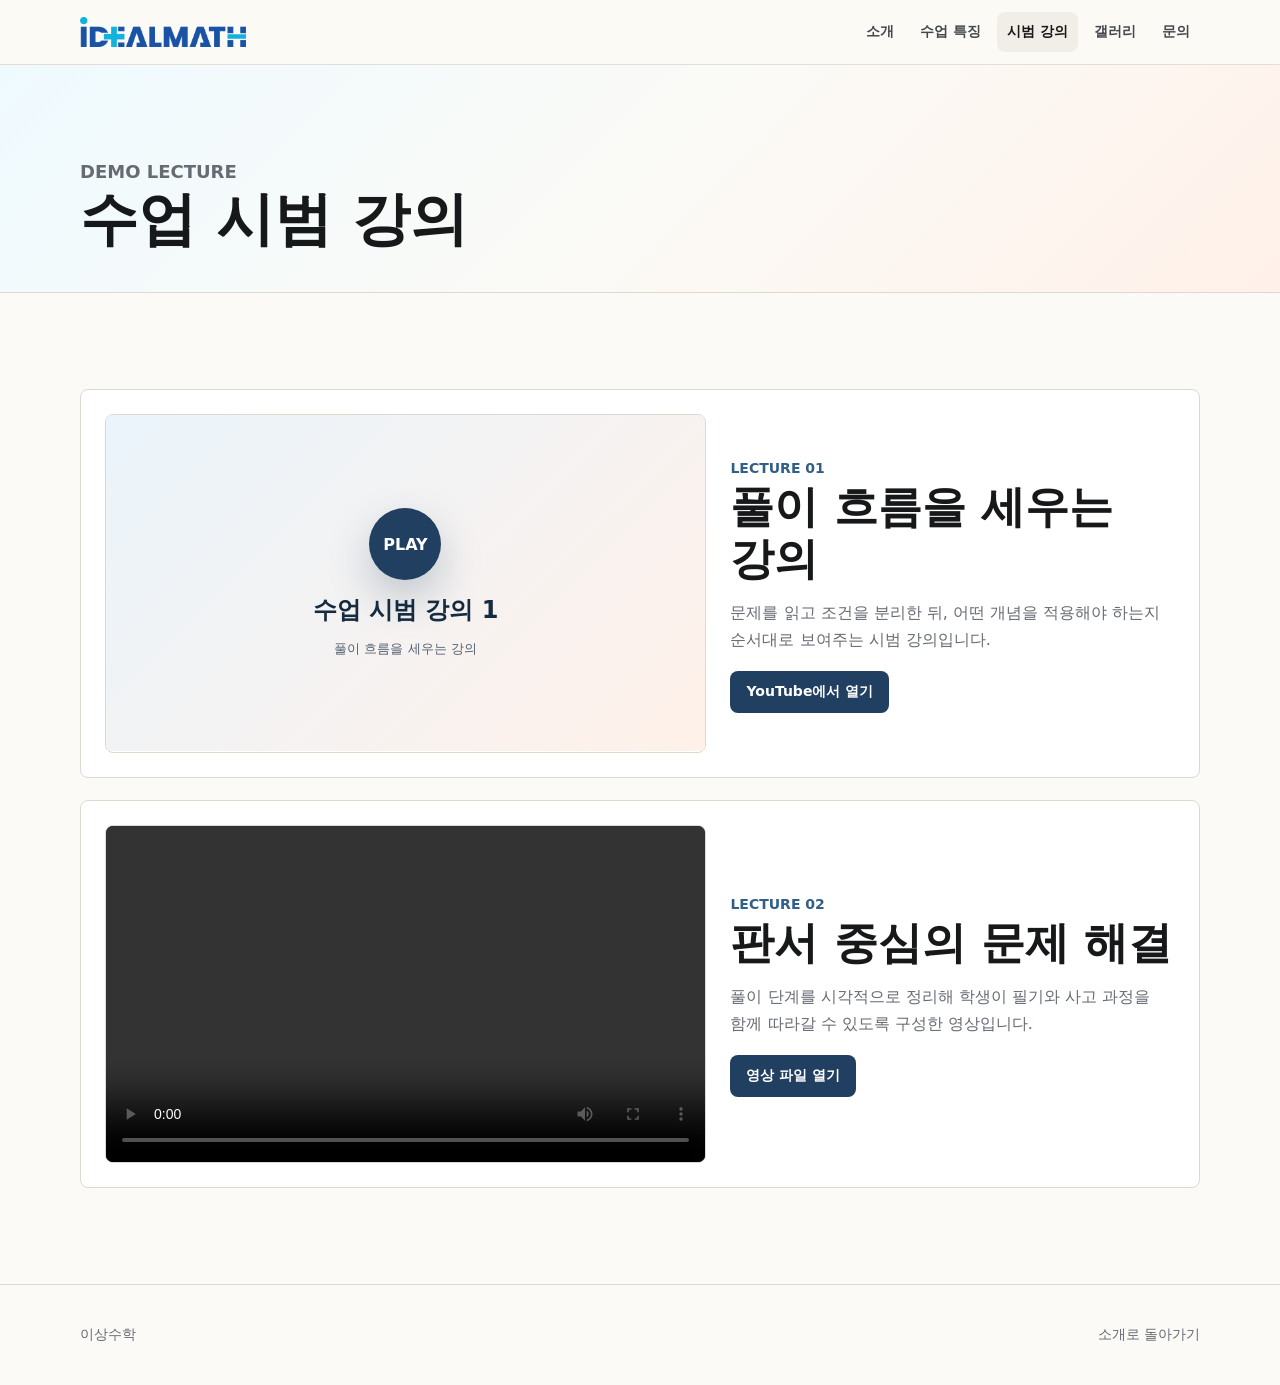
==== demo.html @ 8112c1c3 "Deploy IDEALMATH website" ====
<!doctype html>
<html lang="ko">
  <head>
    <meta charset="utf-8">
    <meta name="viewport" content="width=device-width, initial-scale=1">
    <title>수업 시범 강의 | 이상수학</title>
    <meta name="description" content="이상현 강사의 수업 시범 강의 영상을 확인할 수 있는 페이지입니다.">
    <link rel="stylesheet" href="styles.css">
  </head>
  <body>
    <header class="site-header">
      <nav class="nav" aria-label="주요 메뉴">
        <a class="brand" href="index.html" aria-label="이상수학 홈">
          <img src="assets/idealmath-logo-transparent.png" alt="IDEALMATH">
        </a>
        <div class="nav-links">
          <a href="index.html">소개</a>
          <a href="features.html">수업 특징</a>
          <a href="demo.html" aria-current="page">시범 강의</a>
          <a href="gallery.html">갤러리</a>
          <a href="index.html#contact">문의</a>
        </div>
      </nav>
    </header>

    <main>
      <section class="page-hero">
        <div class="container is-simple">
          <div>
            <p class="eyebrow">DEMO LECTURE</p>
            <h1>수업 시범 강의</h1>
          </div>
        </div>
      </section>

      <section class="section">
        <div class="container video-grid">
          <article class="video-card">
            <div class="video-frame">
              <iframe title="수업 시범 강의 1" allow="accelerometer; autoplay; clipboard-write; encrypted-media; gyroscope; picture-in-picture; web-share" allowfullscreen loading="lazy" srcdoc="<style>body{margin:0;height:100vh;display:grid;place-items:center;background:linear-gradient(135deg,#eaf4fb,#fff1e9);font-family:system-ui,sans-serif;color:#152b40}a{display:grid;gap:14px;place-items:center;color:inherit;text-decoration:none;text-align:center}.play{width:72px;height:72px;border-radius:50%;display:grid;place-items:center;background:#203f61;color:white;font-weight:900;box-shadow:0 18px 42px rgba(32,63,97,.25)}strong{font-size:24px}small{color:#53606d}</style><a href='https://www.youtube.com/embed/TEX-qmvDQ1s?rel=0&amp;autoplay=1'><span class='play'>PLAY</span><strong>수업 시범 강의 1</strong><small>풀이 흐름을 세우는 강의</small></a>"></iframe>
            </div>
            <div>
              <span class="eyebrow">LECTURE 01</span>
              <h2>풀이 흐름을 세우는 강의</h2>
              <p>문제를 읽고 조건을 분리한 뒤, 어떤 개념을 적용해야 하는지 순서대로 보여주는 시범 강의입니다.</p>
              <div class="video-actions">
                <a href="https://www.youtube.com/watch?v=TEX-qmvDQ1s" target="_blank" rel="noreferrer">YouTube에서 열기</a>
              </div>
            </div>
          </article>
          <article class="video-card">
            <div class="video-frame">
              <video controls preload="metadata" playsinline>
                <source src="assets/videos/demo-02-web.mp4" type="video/mp4">
                브라우저가 mp4 영상을 지원하지 않습니다.
              </video>
            </div>
            <div>
              <span class="eyebrow">LECTURE 02</span>
              <h2>판서 중심의 문제 해결</h2>
              <p>풀이 단계를 시각적으로 정리해 학생이 필기와 사고 과정을 함께 따라갈 수 있도록 구성한 영상입니다.</p>
              <div class="video-actions">
                <a href="assets/videos/demo-02-web.mp4" target="_blank" rel="noreferrer">영상 파일 열기</a>
              </div>
            </div>
          </article>
        </div>
      </section>
    </main>

    <footer class="footer">
      <div class="container">
        <span>이상수학</span>
        <span><a href="index.html">소개로 돌아가기</a></span>
      </div>
    </footer>
  </body>
</html>
---- styles.css ----
:root {
  --ink: #171819;
  --muted: #666a73;
  --line: #ded9cf;
  --paper: #fbfaf6;
  --soft: #f1eee7;
  --sky: #bfefff;
  --blue: #203f61;
  --blue-2: #315f87;
  --peach: #ffc9b7;
  --lavender: #d8d6f2;
  --sage: #cfe4d7;
  --white: #ffffff;
  --shadow: 0 22px 60px rgba(23, 24, 25, 0.12);
}

* {
  box-sizing: border-box;
}

html {
  scroll-behavior: smooth;
}

body {
  margin: 0;
  background: var(--paper);
  color: var(--ink);
  font-family: "Pretendard", "Apple SD Gothic Neo", "Malgun Gothic", system-ui, sans-serif;
  line-height: 1.7;
  word-break: keep-all;
}

img {
  display: block;
  max-width: 100%;
}

a {
  color: inherit;
  text-decoration: none;
}

.site-header {
  position: sticky;
  top: 0;
  z-index: 10;
  border-bottom: 1px solid rgba(222, 217, 207, 0.82);
  background: rgba(251, 250, 246, 0.9);
  backdrop-filter: blur(16px);
}

.nav {
  width: min(1120px, calc(100% - 32px));
  min-height: 64px;
  margin: 0 auto;
  display: flex;
  align-items: center;
  justify-content: space-between;
  gap: 24px;
}

.brand {
  display: flex;
  align-items: center;
  flex: 0 0 auto;
  white-space: nowrap;
}

.brand img {
  display: block;
  width: clamp(128px, 13vw, 168px);
  height: auto;
}

.brand-mark {
  width: 28px;
  height: 28px;
  display: grid;
  place-items: center;
  border-radius: 8px;
  background: var(--ink);
  color: var(--white);
  font-size: 15px;
  font-weight: 900;
}

.nav-links {
  display: flex;
  align-items: center;
  gap: 6px;
  color: #45484d;
  font-size: 14px;
  font-weight: 650;
}

.nav-links a {
  padding: 8px 10px;
  border-radius: 8px;
}

.nav-links a:hover,
.nav-links a[aria-current="page"] {
  background: var(--soft);
  color: var(--ink);
}

.container {
  width: min(1120px, calc(100% - 32px));
  margin: 0 auto;
}

.cover-strip {
  overflow: hidden;
  background: var(--sky);
}

.cover-strip img {
  width: 100%;
  height: clamp(150px, 21vw, 248px);
  object-fit: cover;
}

.hero {
  padding: clamp(48px, 8vw, 92px) 0 56px;
}

.intro-hero {
  padding: clamp(44px, 7vw, 76px) 0;
  background: linear-gradient(135deg, #fbfaf6 0%, #f4f8fb 55%, #fff4ed 100%);
  color: var(--ink);
  border-bottom: 1px solid var(--line);
}

.intro-grid {
  display: grid;
  grid-template-columns: minmax(260px, 360px) minmax(0, 1fr);
  gap: clamp(28px, 5vw, 58px);
  align-items: center;
  padding: clamp(22px, 3.8vw, 42px);
  border: 1px solid var(--line);
  border-radius: 8px;
  background: rgba(255, 255, 255, 0.88);
}

.intro-photo {
  width: 100%;
  min-height: clamp(360px, 39vw, 440px);
  display: flex;
  align-items: center;
  justify-content: center;
  overflow: hidden;
  padding: clamp(18px, 3vw, 28px);
  border: 1px solid var(--line);
  border-radius: 8px;
  background: linear-gradient(180deg, rgba(255, 255, 255, 0.92), rgba(248, 245, 239, 0.72));
}

.intro-photo img {
  width: auto;
  height: clamp(300px, 32vw, 382px);
  max-width: none;
  object-fit: contain;
  object-position: center;
  border: 0;
  border-radius: 0;
  background: transparent;
}

.intro-copy {
  display: grid;
  gap: 18px;
}

.intro-hero .hero-callout {
  width: min(100%, 620px);
  border-left: 0;
  background: #eaf4fb;
  color: #152b40;
  font-size: 17px;
}

.intro-career {
  display: grid;
  gap: 10px;
  margin: 0;
  padding-left: 24px;
  color: #31343a;
  font-size: 17px;
}

.intro-career strong {
  color: var(--blue);
  font-weight: 850;
}

.intro-career span {
  color: #8a8177;
  font-weight: 750;
}

.resume-label {
  margin: 0;
  color: var(--blue-2);
  font-size: 13px;
  font-weight: 900;
}

.intro-copy h1 {
  font-size: clamp(40px, 6vw, 64px);
}

.resume-role {
  margin: -10px 0 4px;
  color: var(--muted);
  font-size: 18px;
  font-weight: 700;
}

.hero-grid {
  display: grid;
  grid-template-columns: minmax(280px, 0.86fr) minmax(360px, 1.14fr);
  gap: clamp(28px, 5vw, 64px);
  align-items: center;
}

.portrait-stage {
  position: relative;
  min-height: 510px;
  display: grid;
  align-items: center;
}

.portrait-card {
  position: relative;
  width: min(390px, 100%);
  margin: 0 auto;
  padding: 18px;
  border: 1px solid var(--line);
  border-radius: 8px;
  background: var(--white);
  box-shadow: none;
}

.portrait-card::before {
  content: "";
  position: absolute;
  inset: 30px -24px -24px 38px;
  z-index: -1;
  border-radius: 8px;
  background: linear-gradient(135deg, var(--sky), var(--peach));
  display: none;
}

.portrait-card img {
  width: 100%;
  aspect-ratio: 1 / 1;
  object-fit: cover;
  border-radius: 50%;
  border: 7px solid #eef0f2;
  background: #dcdce0;
}

.profile-note {
  margin: 18px 4px 2px;
  display: grid;
  gap: 4px;
}

.profile-note strong {
  font-size: 18px;
}

.profile-note span {
  color: var(--muted);
  font-size: 14px;
}

.hero-copy {
  display: grid;
  gap: 24px;
}

.eyebrow {
  margin: 0;
  color: var(--blue-2);
  font-size: 14px;
  font-weight: 800;
}

h1,
h2,
h3,
p {
  margin-top: 0;
}

h1 {
  margin-bottom: 0;
  font-size: clamp(36px, 5vw, 58px);
  line-height: 1.08;
  letter-spacing: 0;
  overflow-wrap: normal;
}

h2 {
  margin-bottom: 14px;
  font-size: clamp(28px, 4vw, 44px);
  line-height: 1.18;
  letter-spacing: 0;
}

h3 {
  margin-bottom: 10px;
  font-size: 21px;
  line-height: 1.35;
}

.lead {
  margin-bottom: 0;
  color: #373a40;
  font-size: clamp(18px, 2.3vw, 23px);
  font-weight: 650;
  line-height: 1.62;
}

.hero-callout {
  border-left: 5px solid var(--blue);
  border-radius: 8px;
  padding: 22px 24px;
  background: #eaf4fb;
  color: #152b40;
  font-size: 18px;
  font-weight: 720;
}

.stat-row {
  display: grid;
  grid-template-columns: repeat(3, minmax(0, 1fr));
  gap: 10px;
}

.stat {
  min-height: 92px;
  padding: 17px;
  border: 1px solid var(--line);
  border-radius: 8px;
  background: var(--white);
}

.stat b {
  display: block;
  font-size: 23px;
  line-height: 1.1;
}

.stat span {
  display: block;
  margin-top: 8px;
  color: var(--muted);
  font-size: 13px;
  line-height: 1.35;
}

.contact-list strong {
  overflow-wrap: anywhere;
}

.section {
  padding: clamp(56px, 8vw, 96px) 0;
}

.section.soft {
  background: var(--soft);
}

.section.dark {
  background: var(--ink);
  color: var(--white);
}

.section.dark .section-head p,
.section.dark .muted {
  color: rgba(255, 255, 255, 0.72);
}

.section-head {
  width: min(760px, 100%);
  margin-bottom: 30px;
}

.section-head p {
  margin-bottom: 0;
  color: var(--muted);
  font-size: 17px;
}

.career-list {
  display: grid;
  gap: 12px;
  margin: 0;
  padding: 0;
  list-style: none;
}

.career-list li {
  padding: 18px 20px;
  border: 1px solid var(--line);
  border-radius: 8px;
  background: var(--white);
}

.career-list strong {
  color: var(--blue);
}

.philosophy {
  margin-top: 28px;
  padding: clamp(26px, 4vw, 38px);
  border-radius: 8px;
  background: var(--ink);
  color: var(--white);
}

.philosophy strong {
  color: var(--sky);
}

.info-grid,
.card-grid {
  display: grid;
  grid-template-columns: repeat(3, minmax(0, 1fr));
  gap: 16px;
}

.info-card,
.feature-card,
.lesson-card,
.contact-card {
  border: 1px solid var(--line);
  border-radius: 8px;
  background: var(--white);
}

.info-card {
  min-height: 190px;
  padding: 24px;
}

.info-card span,
.feature-card span,
.lesson-card span {
  display: inline-block;
  margin-bottom: 16px;
  color: var(--blue-2);
  font-size: 13px;
  font-weight: 900;
}

.info-card p,
.feature-card p,
.lesson-card p {
  margin-bottom: 0;
  color: var(--muted);
}

.page-card {
  position: relative;
  min-height: 220px;
  overflow: hidden;
  border-radius: 8px;
  border: 1px solid rgba(255, 255, 255, 0.16);
  background: #222;
  color: var(--white);
}

.page-card img {
  position: absolute;
  inset: 0;
  width: 100%;
  height: 100%;
  object-fit: cover;
  transition: transform 180ms ease;
}

.page-card::after {
  content: "";
  position: absolute;
  inset: 0;
  background: linear-gradient(90deg, rgba(12, 17, 22, 0.72), rgba(12, 17, 22, 0.1));
}

.page-card:hover img {
  transform: scale(1.03);
}

.page-card-body {
  position: relative;
  z-index: 1;
  min-height: 220px;
  padding: 28px;
  display: flex;
  flex-direction: column;
  justify-content: space-between;
}

.page-card-body p {
  margin: 0;
  color: rgba(255, 255, 255, 0.78);
}

.arrow {
  font-weight: 800;
}

.contact-layout {
  display: grid;
  grid-template-columns: 1fr 1fr;
  gap: 18px;
  align-items: stretch;
}

.contact-card {
  padding: 28px;
}

.contact-list {
  display: grid;
  gap: 12px;
  margin-top: 20px;
}

.contact-list a {
  display: flex;
  justify-content: space-between;
  gap: 16px;
  padding: 14px 0;
  border-bottom: 1px solid var(--line);
}

.contact-list span {
  color: var(--muted);
  font-size: 14px;
}

.instagram-link {
  overflow: hidden;
  padding: 0;
}

.instagram-link img {
  width: 100%;
  height: 100%;
  min-height: 214px;
  object-fit: contain;
  background: var(--white);
}

.page-hero {
  padding: clamp(54px, 8vw, 92px) 0 42px;
  background: linear-gradient(135deg, #effaff 0%, #fbfaf6 52%, #fff1e9 100%);
  border-bottom: 1px solid var(--line);
}

.page-hero .container {
  display: grid;
  grid-template-columns: minmax(0, 1fr) minmax(260px, 420px);
  gap: 34px;
  align-items: end;
}

.page-hero .container.is-simple {
  grid-template-columns: minmax(0, 780px);
}

.page-hero p {
  margin-bottom: 0;
  color: var(--muted);
  font-size: 18px;
}

.page-mini-card {
  padding: 24px;
  border: 1px solid rgba(32, 63, 97, 0.14);
  border-radius: 8px;
  background: rgba(255, 255, 255, 0.74);
}

.page-mini-card strong {
  display: block;
  margin-bottom: 8px;
  color: var(--blue);
}

.content-stack {
  display: grid;
  gap: 34px;
}

.feature-card {
  padding: clamp(22px, 4vw, 34px);
}

.feature-card header {
  display: flex;
  align-items: baseline;
  justify-content: space-between;
  gap: 16px;
  margin-bottom: 18px;
}

.feature-card small {
  color: var(--muted);
  font-weight: 800;
}

.image-row {
  display: grid;
  grid-template-columns: repeat(3, minmax(0, 1fr));
  gap: 12px;
  margin-top: 22px;
}

.image-row.two {
  grid-template-columns: repeat(2, minmax(0, 1fr));
}

.image-row a {
  display: block;
  min-width: 0;
  cursor: zoom-in;
}

.image-row img,
.video-frame,
.gallery-grid img {
  border-radius: 8px;
  border: 1px solid var(--line);
  background: var(--white);
}

.image-row img {
  width: 100%;
  height: auto;
  object-fit: contain;
  object-position: top;
}

.video-grid {
  display: grid;
  gap: 22px;
}

.video-card {
  display: grid;
  grid-template-columns: minmax(0, 1.15fr) minmax(260px, 0.85fr);
  gap: 24px;
  align-items: center;
  padding: 24px;
  border: 1px solid var(--line);
  border-radius: 8px;
  background: var(--white);
}

.video-frame {
  width: 100%;
  aspect-ratio: 16 / 9;
  overflow: hidden;
}

.video-frame iframe {
  width: 100%;
  height: 100%;
  border: 0;
}

.video-frame video {
  width: 100%;
  height: 100%;
  display: block;
  background: #111;
}

.video-card p {
  color: var(--muted);
}

.video-actions {
  margin-top: 18px;
}

.video-actions a {
  display: inline-flex;
  align-items: center;
  min-height: 42px;
  padding: 0 16px;
  border-radius: 8px;
  background: var(--blue);
  color: var(--white);
  font-size: 14px;
  font-weight: 800;
}

.gallery-grid {
  columns: 3 260px;
  column-gap: 14px;
}

.gallery-grid a {
  display: inline-block;
  width: 100%;
  margin: 0 0 14px;
  break-inside: avoid;
  cursor: zoom-in;
}

.gallery-grid img {
  width: 100%;
  height: auto;
}

.gallery-lightbox {
  position: fixed;
  inset: 0;
  z-index: 90;
  display: none;
  place-items: center;
  padding: 24px;
  background: rgba(12, 18, 24, 0.86);
}

.gallery-lightbox.is-open {
  display: grid;
}

.gallery-lightbox img {
  max-width: min(1120px, 94vw);
  max-height: 88vh;
  width: auto;
  height: auto;
  border: 1px solid rgba(255, 255, 255, 0.28);
  border-radius: 8px;
  background: var(--white);
  cursor: zoom-out;
}

.gallery-lightbox-close {
  position: absolute;
  top: 16px;
  right: 16px;
  width: 42px;
  height: 42px;
  display: grid;
  place-items: center;
  border: 1px solid rgba(255, 255, 255, 0.34);
  border-radius: 999px;
  background: rgba(255, 255, 255, 0.14);
  color: var(--white);
  font-size: 24px;
  line-height: 1;
  cursor: pointer;
}

.lightbox-open {
  overflow: hidden;
}

.footer {
  padding: 38px 0;
  border-top: 1px solid var(--line);
  background: var(--paper);
  color: var(--muted);
  font-size: 14px;
}

.footer .container {
  display: flex;
  justify-content: space-between;
  gap: 18px;
}

@media (max-width: 860px) {
  .nav {
    min-height: auto;
    padding: 14px 0;
    align-items: flex-start;
    flex-direction: column;
  }

  .nav-links {
    width: 100%;
    overflow-x: auto;
    padding-bottom: 2px;
  }

  .hero-grid,
  .intro-grid,
  .page-hero .container,
  .contact-layout,
  .video-card {
    grid-template-columns: 1fr;
  }

  .intro-grid {
    justify-items: center;
    text-align: left;
    padding: 18px;
  }

  .intro-photo {
    width: min(100%, 360px);
    min-height: 360px;
  }

  .intro-copy {
    width: 100%;
  }

  .intro-photo img {
    width: auto;
    height: 320px;
  }

  .portrait-stage {
    min-height: auto;
  }

  .portrait-card {
    max-width: 340px;
  }

  .stat-row,
  .info-grid,
  .card-grid {
    grid-template-columns: 1fr;
  }

  .image-row,
  .image-row.two {
    display: flex;
    grid-template-columns: none;
    gap: 10px;
    overflow-x: auto;
    padding-bottom: 10px;
    scroll-snap-type: x proximity;
  }

  .image-row a {
    flex: 0 0 72%;
    max-width: 72%;
    scroll-snap-align: start;
  }

  .image-row img {
    max-width: 100%;
  }

  .video-card {
    padding: 18px;
  }
}

@media (max-width: 560px) {
  .container,
  .nav {
    width: min(100% - 24px, 1120px);
  }

  .cover-strip img {
    height: 148px;
    object-position: center;
  }

  .hero {
    padding-top: 36px;
  }

  .intro-hero {
    padding-top: 36px;
  }

  .hero-callout {
    padding: 18px;
  }

  .intro-career {
    font-size: 16px;
  }

  .intro-photo img {
    height: 294px;
  }

  .stat,
  .info-card,
  .contact-card,
  .feature-card {
    padding: 18px;
  }

  .page-card-body {
    padding: 22px;
  }

  .footer .container {
    flex-direction: column;
  }
}
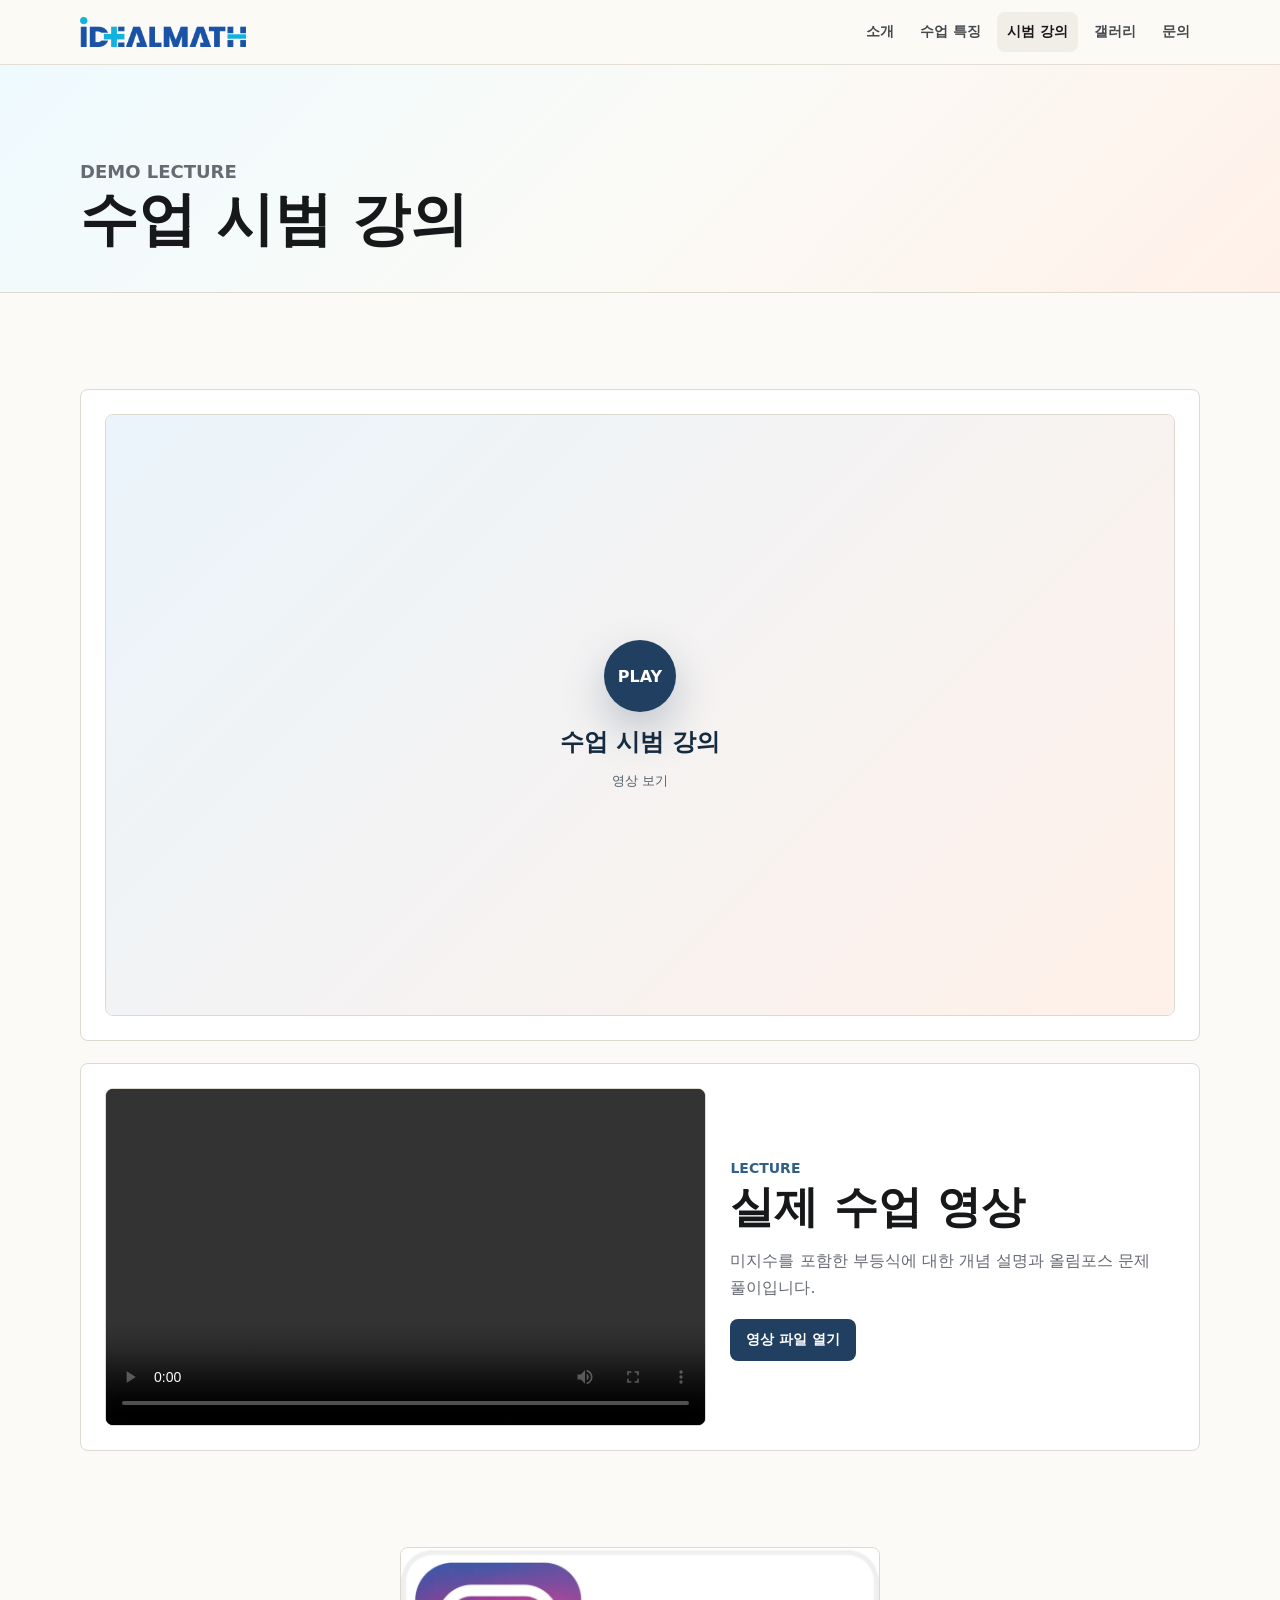
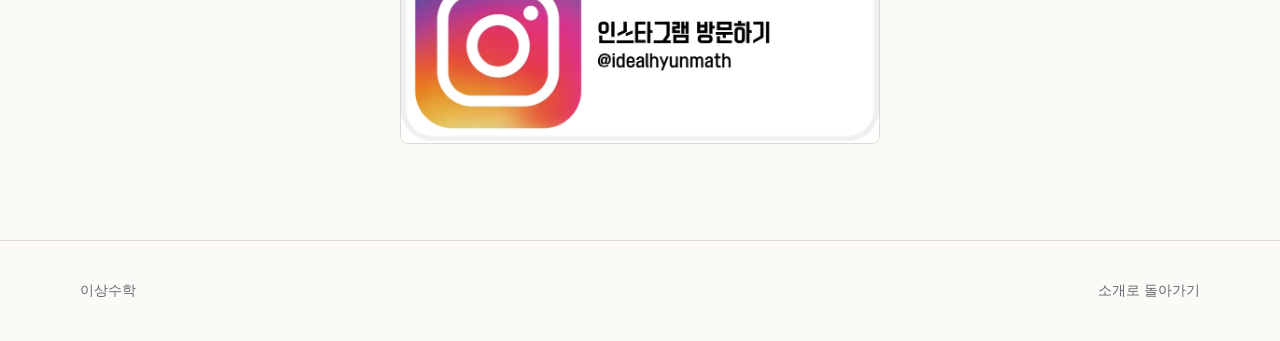
==== commit 6717df10: "Update contact and demo page" ====
--- a/demo.html
+++ b/demo.html
@@ -1,4 +1,4 @@
-<!doctype html>
+﻿<!doctype html>
 <html lang="ko">
   <head>
     <meta charset="utf-8">
@@ -35,17 +35,9 @@
 
       <section class="section">
         <div class="container video-grid">
-          <article class="video-card">
+          <article class="video-card media-only">
             <div class="video-frame">
-              <iframe title="수업 시범 강의 1" allow="accelerometer; autoplay; clipboard-write; encrypted-media; gyroscope; picture-in-picture; web-share" allowfullscreen loading="lazy" srcdoc="<style>body{margin:0;height:100vh;display:grid;place-items:center;background:linear-gradient(135deg,#eaf4fb,#fff1e9);font-family:system-ui,sans-serif;color:#152b40}a{display:grid;gap:14px;place-items:center;color:inherit;text-decoration:none;text-align:center}.play{width:72px;height:72px;border-radius:50%;display:grid;place-items:center;background:#203f61;color:white;font-weight:900;box-shadow:0 18px 42px rgba(32,63,97,.25)}strong{font-size:24px}small{color:#53606d}</style><a href='https://www.youtube.com/embed/TEX-qmvDQ1s?rel=0&amp;autoplay=1'><span class='play'>PLAY</span><strong>수업 시범 강의 1</strong><small>풀이 흐름을 세우는 강의</small></a>"></iframe>
-            </div>
-            <div>
-              <span class="eyebrow">LECTURE 01</span>
-              <h2>풀이 흐름을 세우는 강의</h2>
-              <p>문제를 읽고 조건을 분리한 뒤, 어떤 개념을 적용해야 하는지 순서대로 보여주는 시범 강의입니다.</p>
-              <div class="video-actions">
-                <a href="https://www.youtube.com/watch?v=TEX-qmvDQ1s" target="_blank" rel="noreferrer">YouTube에서 열기</a>
-              </div>
+              <iframe title="수업 시범 강의" allow="accelerometer; autoplay; clipboard-write; encrypted-media; gyroscope; picture-in-picture; web-share" allowfullscreen loading="lazy" srcdoc="<style>body{margin:0;height:100vh;display:grid;place-items:center;background:linear-gradient(135deg,#eaf4fb,#fff1e9);font-family:system-ui,sans-serif;color:#152b40}a{display:grid;gap:14px;place-items:center;color:inherit;text-decoration:none;text-align:center}.play{width:72px;height:72px;border-radius:50%;display:grid;place-items:center;background:#203f61;color:white;font-weight:900;box-shadow:0 18px 42px rgba(32,63,97,.25)}strong{font-size:24px}small{color:#53606d}</style><a href='https://www.youtube.com/embed/TEX-qmvDQ1s?rel=0&amp;autoplay=1'><span class='play'>PLAY</span><strong>수업 시범 강의</strong><small>영상 보기</small></a>"></iframe>
             </div>
           </article>
           <article class="video-card">
@@ -56,14 +48,22 @@
               </video>
             </div>
             <div>
-              <span class="eyebrow">LECTURE 02</span>
-              <h2>판서 중심의 문제 해결</h2>
-              <p>풀이 단계를 시각적으로 정리해 학생이 필기와 사고 과정을 함께 따라갈 수 있도록 구성한 영상입니다.</p>
+              <span class="eyebrow">LECTURE</span>
+              <h2>실제 수업 영상</h2>
+              <p>미지수를 포함한 부등식에 대한 개념 설명과 올림포스 문제 풀이입니다.</p>
               <div class="video-actions">
                 <a href="assets/videos/demo-02-web.mp4" target="_blank" rel="noreferrer">영상 파일 열기</a>
               </div>
             </div>
           </article>
+        </div>
+      </section>
+
+      <section class="section demo-social">
+        <div class="container demo-social-layout">
+          <a class="contact-card instagram-link demo-instagram-link" href="https://www.instagram.com/idealhyunmath/" target="_blank" rel="noreferrer" aria-label="인스타그램 방문하기">
+            <img src="assets/instagram-card.png" alt="인스타그램 방문하기 카드">
+          </a>
         </div>
       </section>
     </main>
@@ -76,3 +76,4 @@
     </footer>
   </body>
 </html>
+
--- a/styles.css
+++ b/styles.css
@@ -530,7 +530,8 @@
   margin-top: 20px;
 }
 
-.contact-list a {
+.contact-list a,
+.contact-row {
   display: flex;
   justify-content: space-between;
   gap: 16px;
@@ -538,7 +539,8 @@
   border-bottom: 1px solid var(--line);
 }
 
-.contact-list span {
+.contact-list span,
+.contact-row span {
   color: var(--muted);
   font-size: 14px;
 }
@@ -662,6 +664,10 @@
   background: var(--white);
 }
 
+.video-card.media-only {
+  grid-template-columns: 1fr;
+}
+
 .video-frame {
   width: 100%;
   aspect-ratio: 16 / 9;
@@ -699,6 +705,20 @@
   color: var(--white);
   font-size: 14px;
   font-weight: 800;
+}
+
+.demo-social {
+  padding-top: 0;
+}
+
+.demo-social-layout {
+  display: grid;
+  grid-template-columns: minmax(260px, 480px);
+  justify-content: center;
+}
+
+.demo-instagram-link img {
+  min-height: auto;
 }
 
 .gallery-grid {
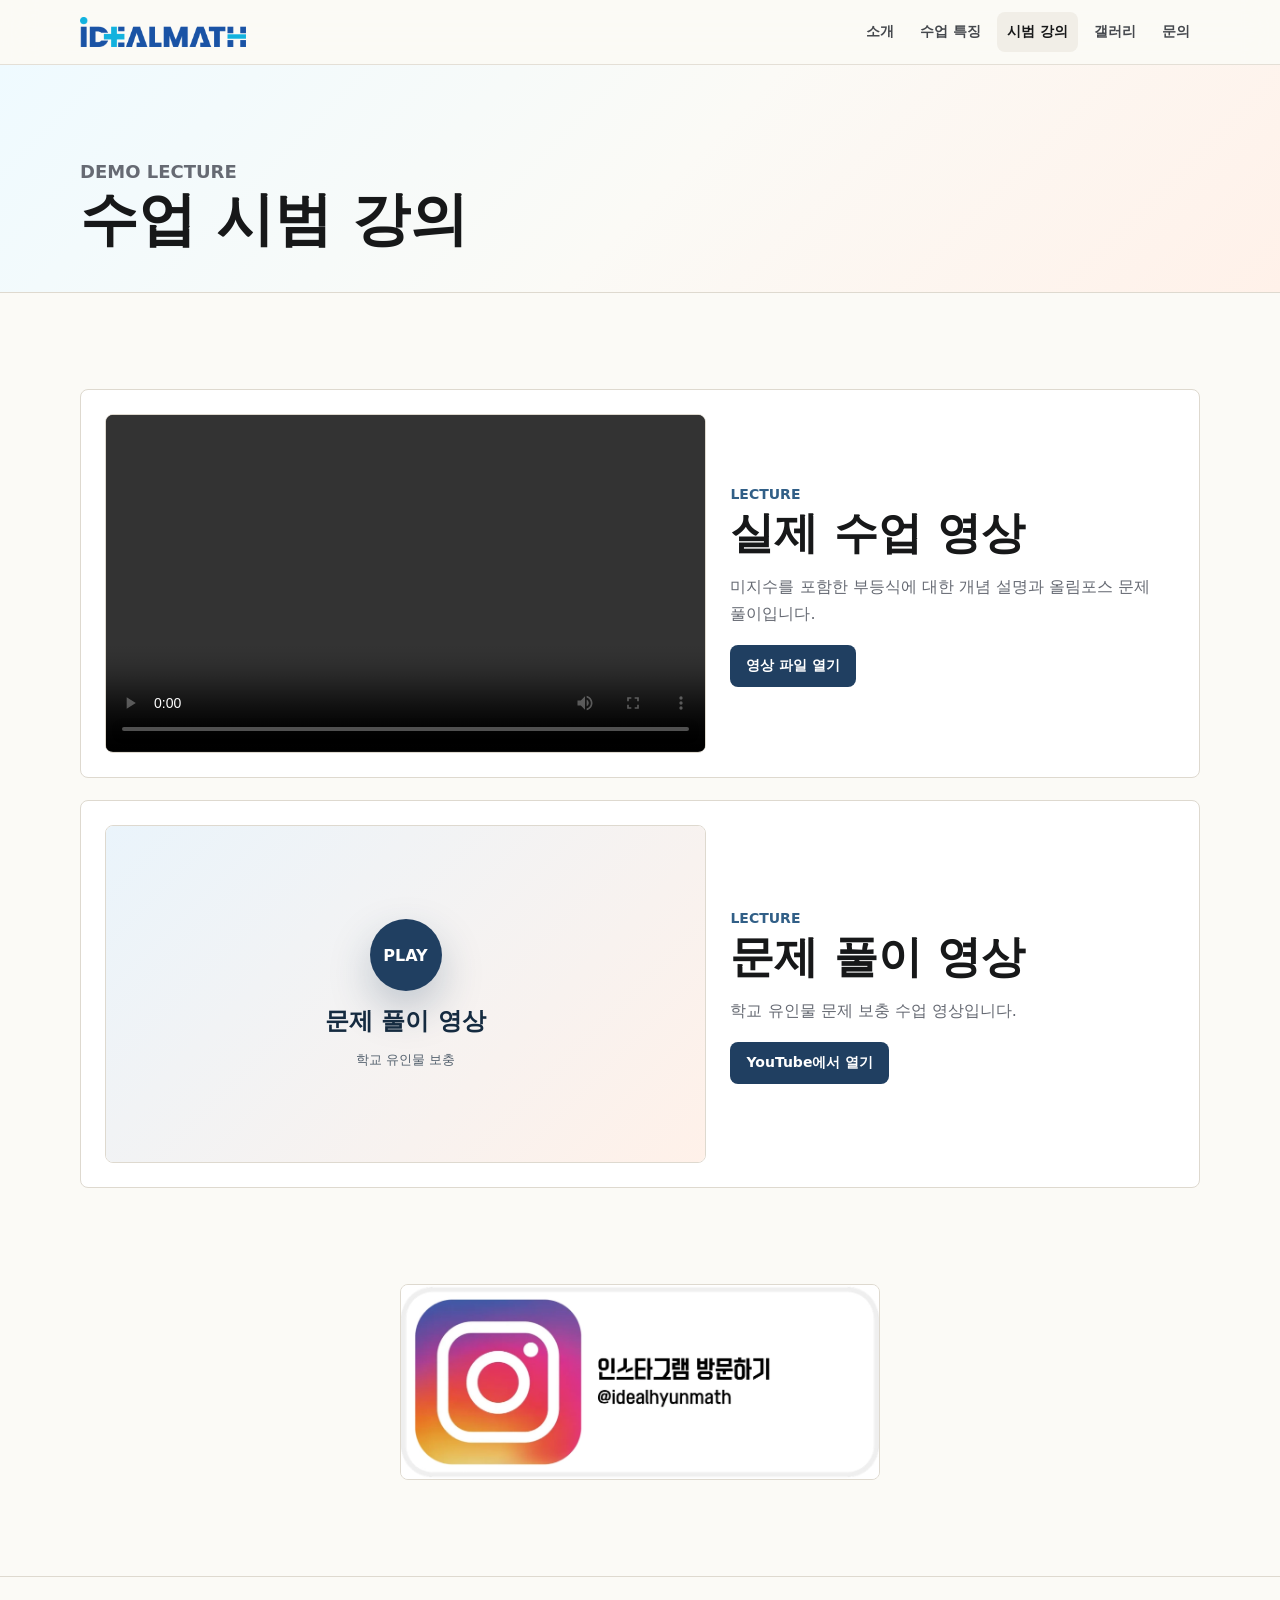
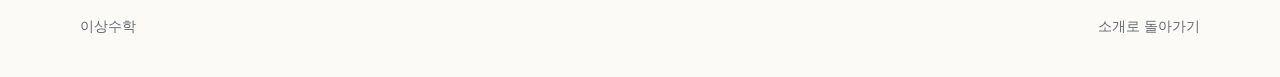
==== commit 7f68e982: "Reorder demo lecture videos" ====
--- a/demo.html
+++ b/demo.html
@@ -1,4 +1,4 @@
-﻿<!doctype html>
+<!doctype html>
 <html lang="ko">
   <head>
     <meta charset="utf-8">
@@ -35,11 +35,6 @@
 
       <section class="section">
         <div class="container video-grid">
-          <article class="video-card media-only">
-            <div class="video-frame">
-              <iframe title="수업 시범 강의" allow="accelerometer; autoplay; clipboard-write; encrypted-media; gyroscope; picture-in-picture; web-share" allowfullscreen loading="lazy" srcdoc="<style>body{margin:0;height:100vh;display:grid;place-items:center;background:linear-gradient(135deg,#eaf4fb,#fff1e9);font-family:system-ui,sans-serif;color:#152b40}a{display:grid;gap:14px;place-items:center;color:inherit;text-decoration:none;text-align:center}.play{width:72px;height:72px;border-radius:50%;display:grid;place-items:center;background:#203f61;color:white;font-weight:900;box-shadow:0 18px 42px rgba(32,63,97,.25)}strong{font-size:24px}small{color:#53606d}</style><a href='https://www.youtube.com/embed/TEX-qmvDQ1s?rel=0&amp;autoplay=1'><span class='play'>PLAY</span><strong>수업 시범 강의</strong><small>영상 보기</small></a>"></iframe>
-            </div>
-          </article>
           <article class="video-card">
             <div class="video-frame">
               <video controls preload="metadata" playsinline>
@@ -53,6 +48,19 @@
               <p>미지수를 포함한 부등식에 대한 개념 설명과 올림포스 문제 풀이입니다.</p>
               <div class="video-actions">
                 <a href="assets/videos/demo-02-web.mp4" target="_blank" rel="noreferrer">영상 파일 열기</a>
+              </div>
+            </div>
+          </article>
+          <article class="video-card">
+            <div class="video-frame">
+              <iframe title="문제 풀이 영상" allow="accelerometer; autoplay; clipboard-write; encrypted-media; gyroscope; picture-in-picture; web-share" allowfullscreen loading="lazy" srcdoc="<style>body{margin:0;height:100vh;display:grid;place-items:center;background:linear-gradient(135deg,#eaf4fb,#fff1e9);font-family:system-ui,sans-serif;color:#152b40}a{display:grid;gap:14px;place-items:center;color:inherit;text-decoration:none;text-align:center}.play{width:72px;height:72px;border-radius:50%;display:grid;place-items:center;background:#203f61;color:white;font-weight:900;box-shadow:0 18px 42px rgba(32,63,97,.25)}strong{font-size:24px}small{color:#53606d}</style><a href='https://www.youtube.com/embed/TEX-qmvDQ1s?rel=0&amp;autoplay=1'><span class='play'>PLAY</span><strong>문제 풀이 영상</strong><small>학교 유인물 보충</small></a>"></iframe>
+            </div>
+            <div>
+              <span class="eyebrow">LECTURE</span>
+              <h2>문제 풀이 영상</h2>
+              <p>학교 유인물 문제 보충 수업 영상입니다.</p>
+              <div class="video-actions">
+                <a href="https://www.youtube.com/watch?v=TEX-qmvDQ1s" target="_blank" rel="noreferrer">YouTube에서 열기</a>
               </div>
             </div>
           </article>
@@ -76,4 +84,3 @@
     </footer>
   </body>
 </html>
-
